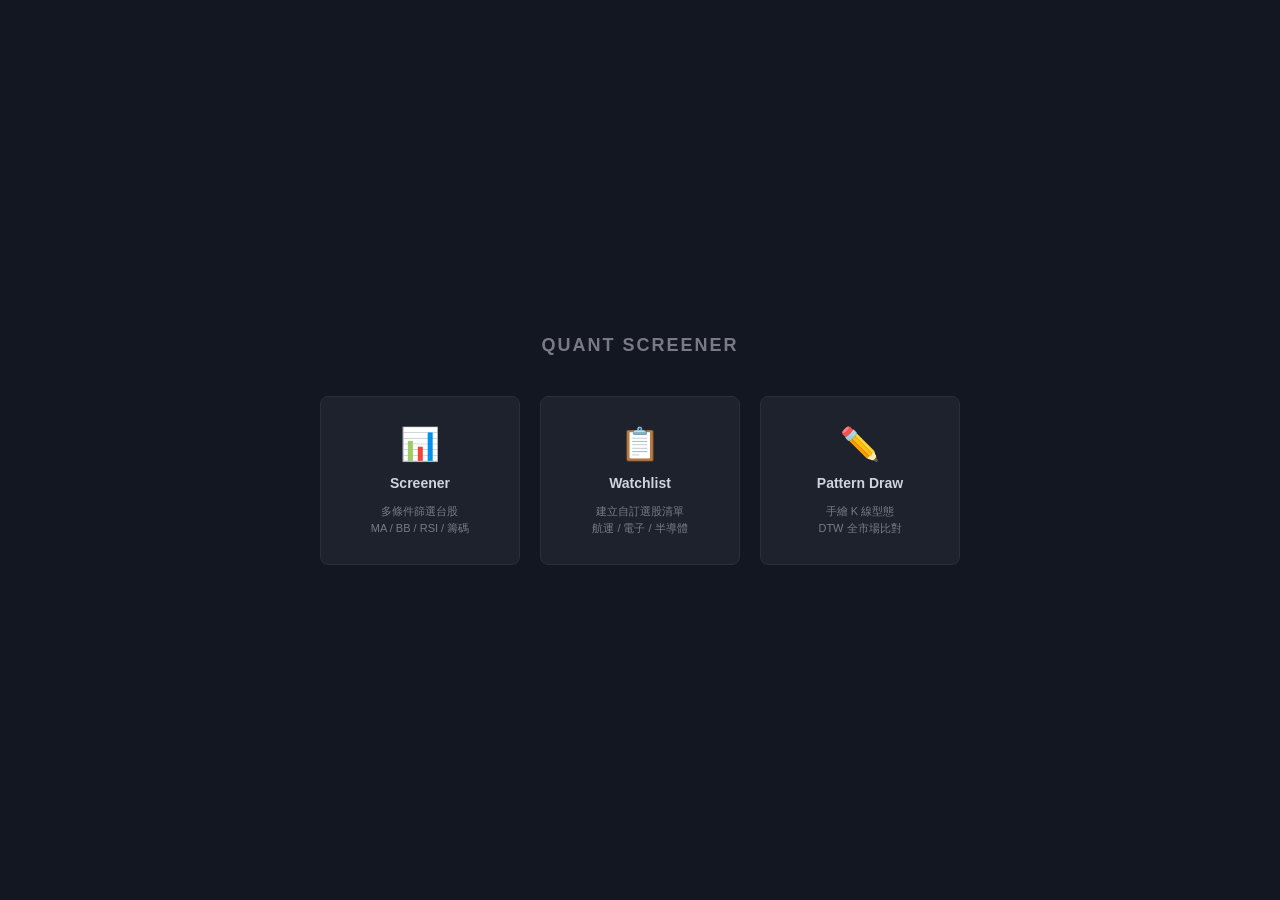
==== frontend/index.html @ f21ad4e9 "- Replaced Streamlit frontend with vanilla HTML/JS (index.html, screener.html, watchlist.html)  - De" ====
<!DOCTYPE html>
<html lang="zh-TW">
<head>
<meta charset="UTF-8">
<title>Quant Screener</title>
<style>
* { margin: 0; padding: 0; box-sizing: border-box; }
body {
  background: #131722;
  color: #d1d4dc;
  font-family: -apple-system, 'Segoe UI', sans-serif;
  display: flex;
  align-items: center;
  justify-content: center;
  height: 100vh;
}
.container {
  display: flex;
  flex-direction: column;
  align-items: center;
  gap: 40px;
}
h1 {
  font-size: 18px;
  font-weight: 700;
  color: #787b86;
  letter-spacing: 2px;
  text-transform: uppercase;
}
.cards {
  display: flex;
  gap: 20px;
}
.card {
  width: 200px;
  background: #1e222d;
  border: 1px solid #2a2e39;
  border-radius: 8px;
  padding: 28px 20px;
  text-decoration: none;
  display: flex;
  flex-direction: column;
  align-items: center;
  gap: 12px;
  transition: border-color 0.15s, background 0.15s;
}
.card:hover { border-color: #2962ff; background: #222739; }
.card-icon { font-size: 32px; }
.card-title { font-size: 14px; font-weight: 600; color: #d1d4dc; }
.card-desc { font-size: 11px; color: #787b86; text-align: center; line-height: 1.5; }
</style>
</head>
<body>
<div class="container">
  <h1>Quant Screener</h1>
  <div class="cards">
    <a class="card" href="/static/screener.html">
      <div class="card-icon">📊</div>
      <div class="card-title">Screener</div>
      <div class="card-desc">多條件篩選台股<br>MA / BB / RSI / 籌碼</div>
    </a>
    <a class="card" href="/static/watchlist.html">
      <div class="card-icon">📋</div>
      <div class="card-title">Watchlist</div>
      <div class="card-desc">建立自訂選股清單<br>航運 / 電子 / 半導體</div>
    </a>
    <a class="card" href="/static/kline_draw.html">
      <div class="card-icon">✏️</div>
      <div class="card-title">Pattern Draw</div>
      <div class="card-desc">手繪 K 線型態<br>DTW 全市場比對</div>
    </a>
  </div>
</div>
</body>
</html>
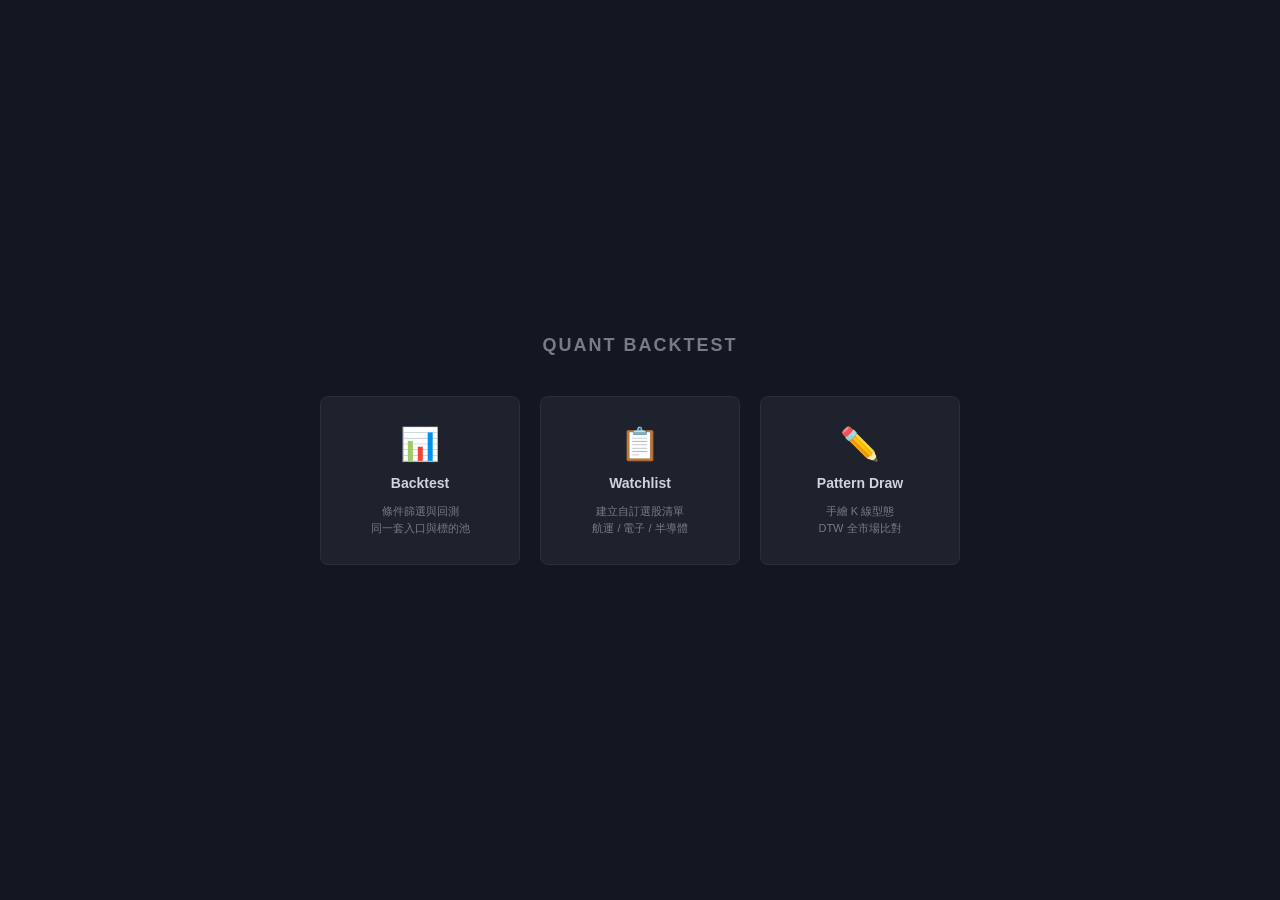
==== commit 22f6d729: "conc update, fontend, backtest logic" ====
--- a/frontend/index.html
+++ b/frontend/index.html
@@ -2,7 +2,7 @@
 <html lang="zh-TW">
 <head>
 <meta charset="UTF-8">
-<title>Quant Screener</title>
+<title>Quant Backtest</title>
 <style>
 * { margin: 0; padding: 0; box-sizing: border-box; }
 body {
@@ -52,12 +52,12 @@
 </head>
 <body>
 <div class="container">
-  <h1>Quant Screener</h1>
+  <h1>Quant Backtest</h1>
   <div class="cards">
-    <a class="card" href="/static/screener.html">
+    <a class="card" href="/backtest">
       <div class="card-icon">📊</div>
-      <div class="card-title">Screener</div>
-      <div class="card-desc">多條件篩選台股<br>MA / BB / RSI / 籌碼</div>
+      <div class="card-title">Backtest</div>
+      <div class="card-desc">條件篩選與回測<br>同一套入口與標的池</div>
     </a>
     <a class="card" href="/static/watchlist.html">
       <div class="card-icon">📋</div>
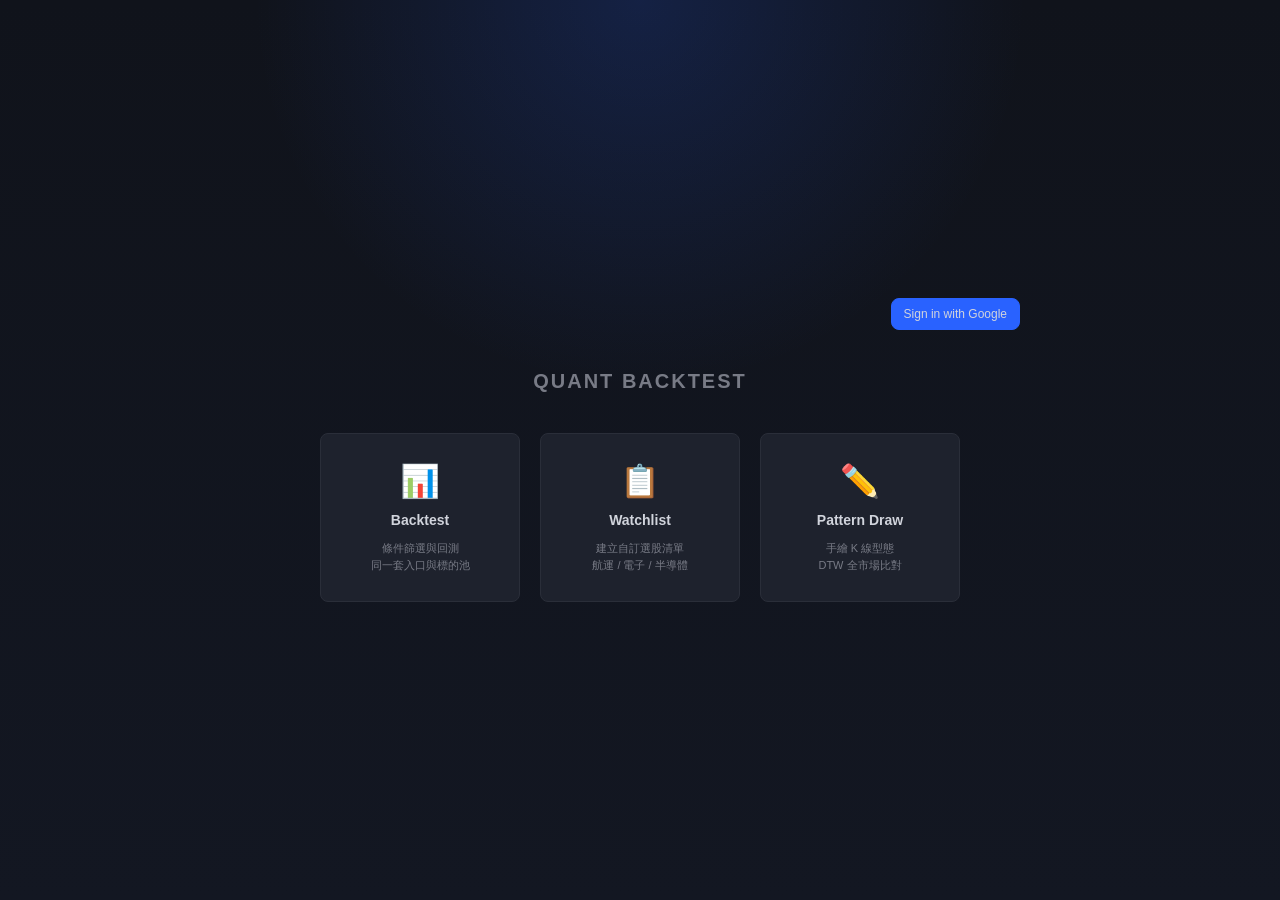
==== commit f7bf1ca8: "google auth" ====
--- a/frontend/index.html
+++ b/frontend/index.html
@@ -6,30 +6,60 @@
 <style>
 * { margin: 0; padding: 0; box-sizing: border-box; }
 body {
-  background: #131722;
+  background:
+    radial-gradient(circle at top, rgba(41,98,255,0.18), transparent 35%),
+    linear-gradient(180deg, #10131b 0%, #131722 100%);
   color: #d1d4dc;
   font-family: -apple-system, 'Segoe UI', sans-serif;
+  min-height: 100vh;
   display: flex;
   align-items: center;
   justify-content: center;
-  height: 100vh;
+  padding: 24px;
 }
 .container {
   display: flex;
   flex-direction: column;
   align-items: center;
   gap: 40px;
+  width: min(100%, 760px);
 }
 h1 {
-  font-size: 18px;
+  font-size: 20px;
   font-weight: 700;
   color: #787b86;
   letter-spacing: 2px;
   text-transform: uppercase;
 }
+.topbar {
+  width: 100%;
+  display: flex;
+  justify-content: flex-end;
+  align-items: center;
+}
+.login-link {
+  font-size: 12px;
+  color: #d1d4dc;
+  text-decoration: none;
+  background: #2962ff;
+  border: 1px solid #2962ff;
+  padding: 8px 12px;
+  border-radius: 8px;
+}
+.login-link:hover { background: #1a4fd4; border-color: #1a4fd4; }
+.user-chip {
+  font-size: 12px;
+  color: #d1d4dc;
+  border: 1px solid #2a2e39;
+  background: rgba(30,34,45,0.9);
+  padding: 8px 12px;
+  border-radius: 8px;
+}
 .cards {
   display: flex;
   gap: 20px;
+  flex-wrap: wrap;
+  justify-content: center;
 }
 .card {
   width: 200px;
@@ -52,6 +82,9 @@
 </head>
 <body>
 <div class="container">
+  <div class="topbar">
+    <a class="login-link" id="auth-link" href="/auth/google/login">Sign in with Google</a>
+  </div>
   <h1>Quant Backtest</h1>
   <div class="cards">
     <a class="card" href="/backtest">
@@ -71,5 +104,30 @@
     </a>
   </div>
 </div>
+<script>
+async function loadAuthStatus() {
+  try {
+    const resp = await fetch('/auth/me');
+    const link = document.getElementById('auth-link');
+    if (resp.ok) {
+      const data = await resp.json();
+      const user = data.user || {};
+      const label = user.name || user.email || 'Signed in';
+      link.className = 'user-chip';
+      link.textContent = label;
+      link.href = '#';
+      link.onclick = async (e) => {
+        e.preventDefault();
+        await fetch('/auth/logout', { method: 'POST' });
+        window.location.reload();
+      };
+    }
+  } catch (e) {
+    console.error('auth status failed:', e);
+  }
+}
+
+loadAuthStatus();
+</script>
 </body>
 </html>
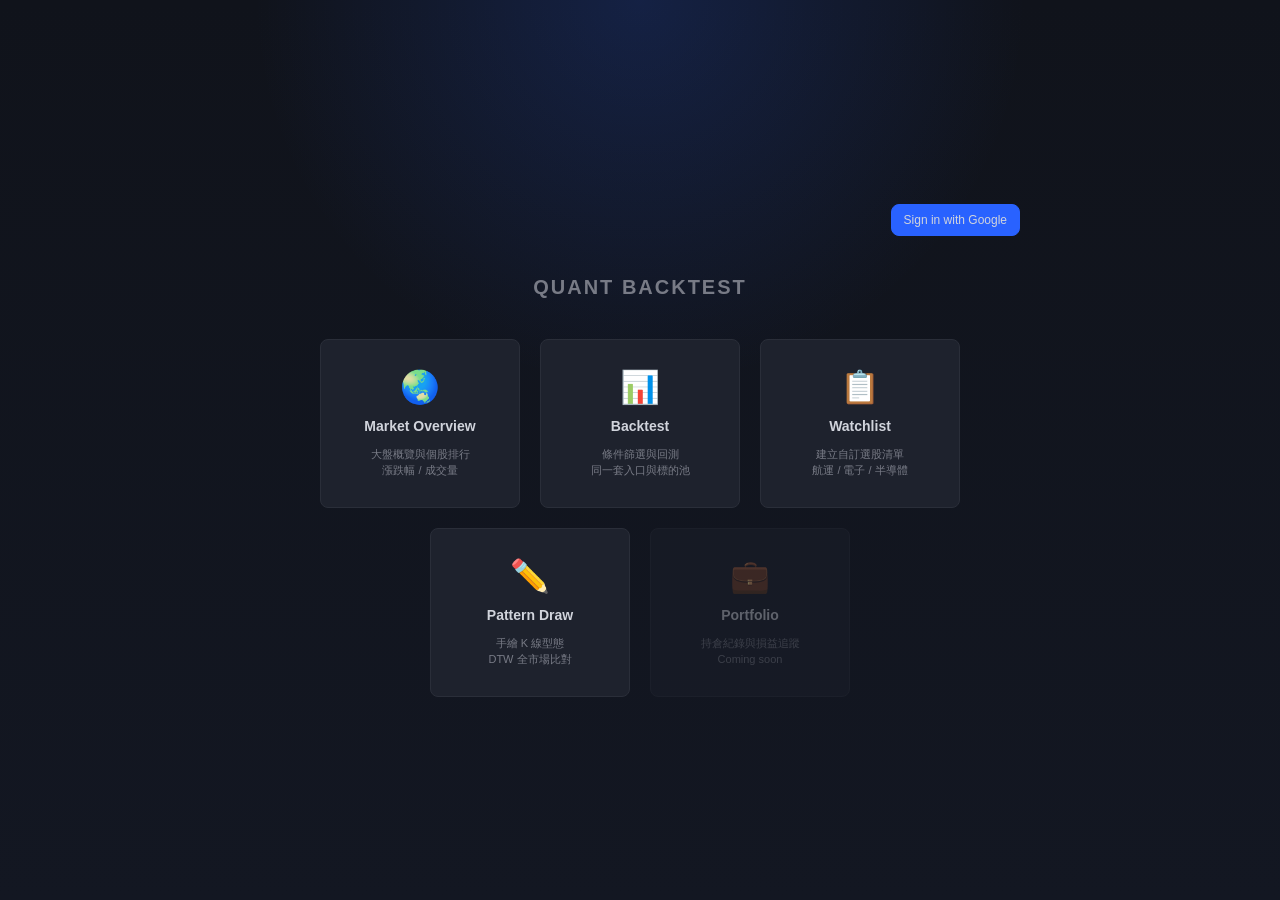
==== commit cd731fbb: "style fontend fix" ====
--- a/frontend/index.html
+++ b/frontend/index.html
@@ -75,6 +75,7 @@
   transition: border-color 0.15s, background 0.15s;
 }
 .card:hover { border-color: #2962ff; background: #222739; }
+.card--soon { opacity: 0.4; cursor: default; pointer-events: none; }
 .card-icon { font-size: 32px; }
 .card-title { font-size: 14px; font-weight: 600; color: #d1d4dc; }
 .card-desc { font-size: 11px; color: #787b86; text-align: center; line-height: 1.5; }
@@ -87,6 +88,11 @@
   </div>
   <h1>Quant Backtest</h1>
   <div class="cards">
+    <a class="card" href="/market-overview">
+      <div class="card-icon">🌏</div>
+      <div class="card-title">Market Overview</div>
+      <div class="card-desc">大盤概覽與個股排行<br>漲跌幅 / 成交量</div>
+    </a>
     <a class="card" href="/backtest">
       <div class="card-icon">📊</div>
       <div class="card-title">Backtest</div>
@@ -102,6 +108,11 @@
       <div class="card-title">Pattern Draw</div>
       <div class="card-desc">手繪 K 線型態<br>DTW 全市場比對</div>
     </a>
+    <div class="card card--soon">
+      <div class="card-icon">💼</div>
+      <div class="card-title">Portfolio</div>
+      <div class="card-desc">持倉紀錄與損益追蹤<br>Coming soon</div>
+    </div>
   </div>
 </div>
 <script>
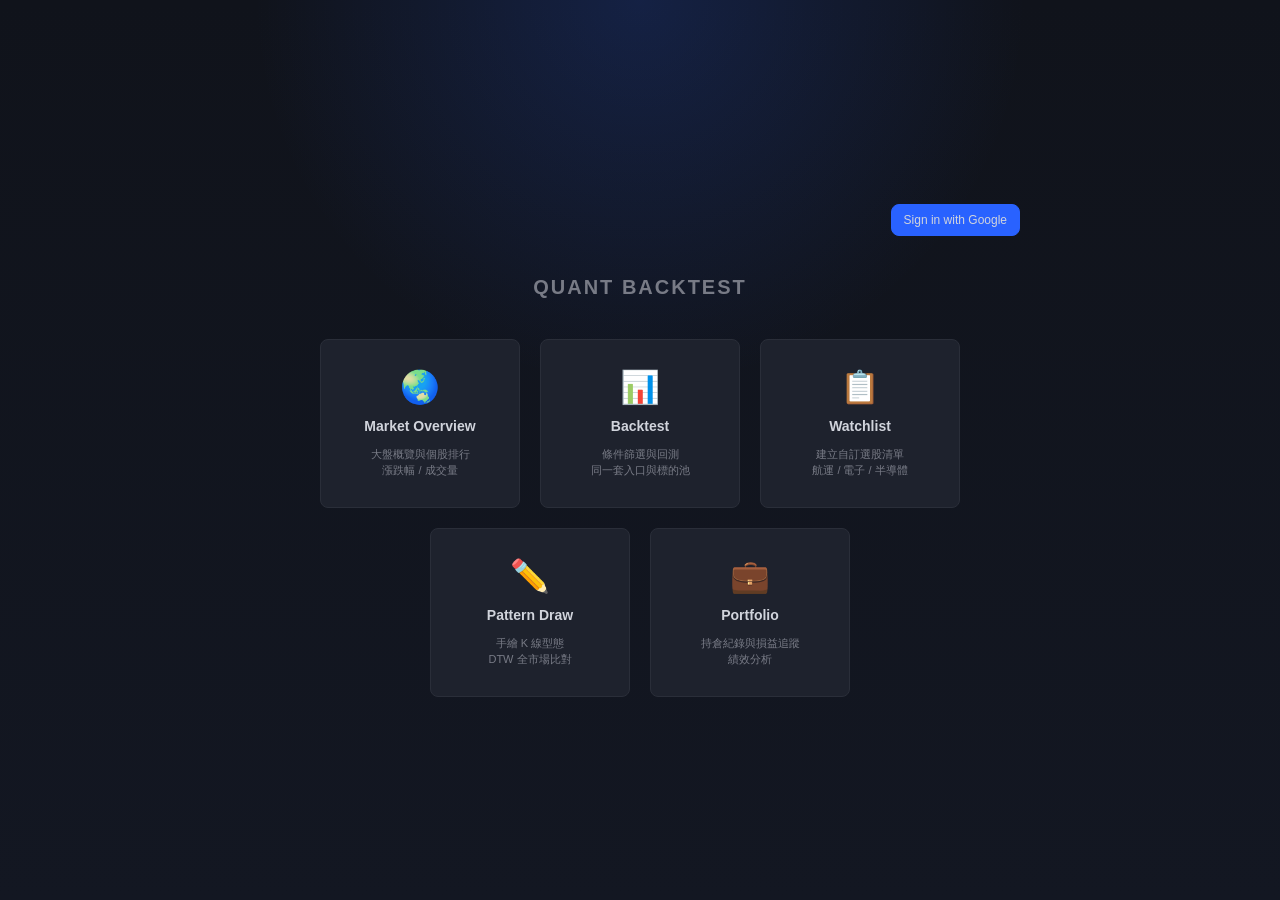
==== commit 677f21f6: "portfolio snapshot" ====
--- a/frontend/index.html
+++ b/frontend/index.html
@@ -108,11 +108,11 @@
       <div class="card-title">Pattern Draw</div>
       <div class="card-desc">手繪 K 線型態<br>DTW 全市場比對</div>
     </a>
-    <div class="card card--soon">
+    <a class="card" href="/portfolio">
       <div class="card-icon">💼</div>
       <div class="card-title">Portfolio</div>
-      <div class="card-desc">持倉紀錄與損益追蹤<br>Coming soon</div>
-    </div>
+      <div class="card-desc">持倉紀錄與損益追蹤<br>績效分析</div>
+    </a>
   </div>
 </div>
 <script>
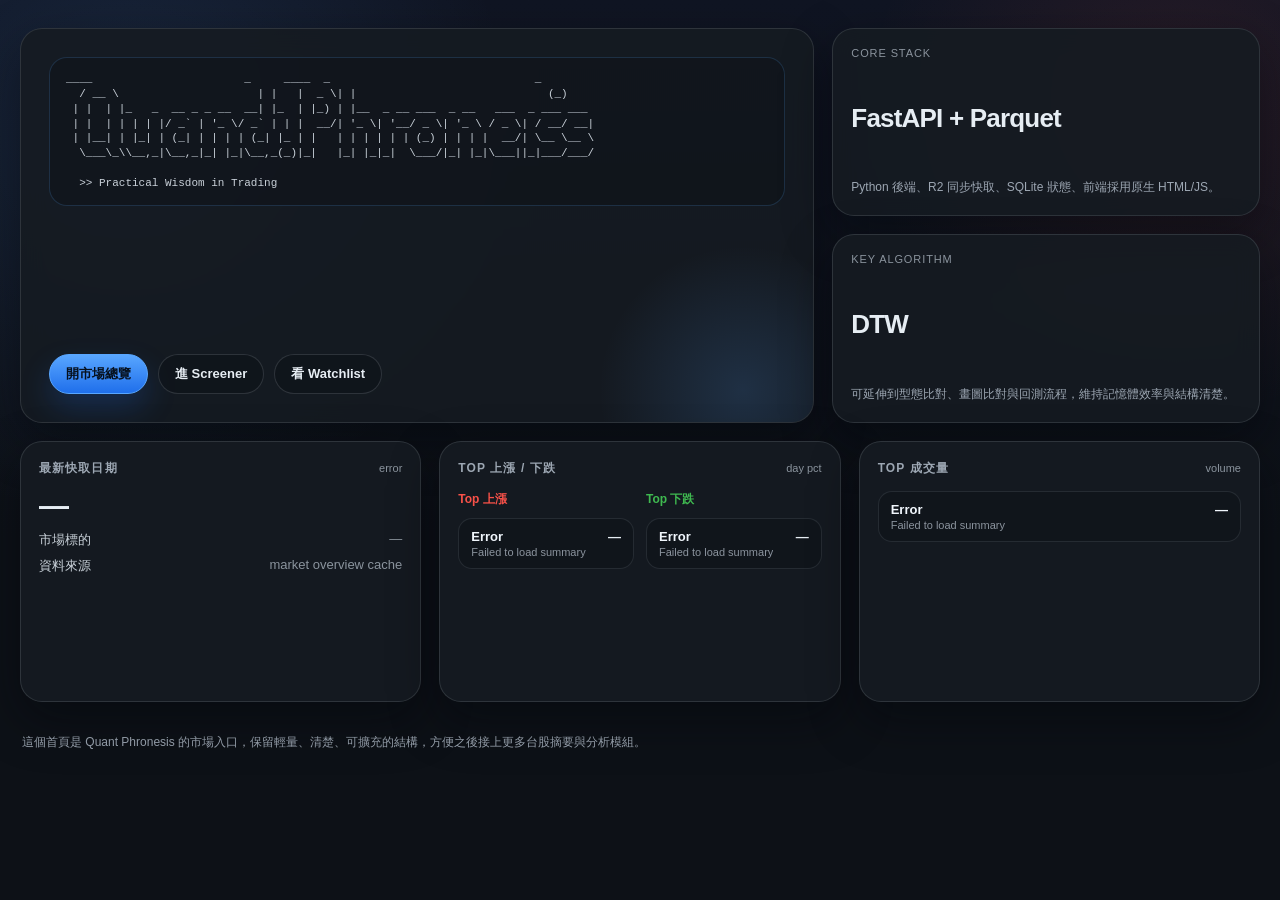
==== commit dc20bed1: "index redesign, topbar, rename to quantPhornesis" ====
--- a/frontend/index.html
+++ b/frontend/index.html
@@ -2,143 +2,561 @@
 <html lang="zh-TW">
 <head>
 <meta charset="UTF-8">
-<title>Quant Backtest</title>
+<meta name="viewport" content="width=device-width, initial-scale=1.0">
+<title>Quant Phronesis | Taiwan Stock Market Dashboard</title>
+<link rel="stylesheet" href="/static/shared_topbar.css">
 <style>
 * { margin: 0; padding: 0; box-sizing: border-box; }
+
+:root {
+  --bg-0: #0d1117;
+  --bg-1: #101523;
+  --panel: rgba(22, 27, 34, 0.9);
+  --border: rgba(48, 54, 61, 0.95);
+  --text: #e6edf3;
+  --muted: #8b949e;
+  --blue: #58a6ff;
+  --blue-deep: #1f6feb;
+  --red: #f85149;
+  --green: #3fb950;
+  --shadow: 0 18px 50px rgba(1, 4, 9, 0.42);
+}
+
 body {
+  min-height: 100vh;
   background:
-    radial-gradient(circle at top, rgba(41,98,255,0.18), transparent 35%),
-    linear-gradient(180deg, #10131b 0%, #131722 100%);
-  color: #d1d4dc;
-  font-family: -apple-system, 'Segoe UI', sans-serif;
-  min-height: 100vh;
-  display: flex;
+    radial-gradient(circle at 10% 15%, rgba(88,166,255,0.12), transparent 28%),
+    radial-gradient(circle at 92% 12%, rgba(248,81,73,0.10), transparent 22%),
+    linear-gradient(180deg, var(--bg-1) 0%, var(--bg-0) 60%);
+  color: var(--text);
+  font-family: ui-sans-serif, -apple-system, BlinkMacSystemFont, "Segoe UI", sans-serif;
+  display: flex;
+  flex-direction: column;
+  overflow-x: hidden;
+}
+
+body::before {
+  content: "";
+  position: fixed;
+  inset: 0;
+  pointer-events: none;
+  background-image:
+    linear-gradient(rgba(255,255,255,0.025) 1px, transparent 1px),
+    linear-gradient(90deg, rgba(255,255,255,0.025) 1px, transparent 1px);
+  background-size: 48px 48px;
+  mask-image: linear-gradient(180deg, rgba(0,0,0,0.55), transparent 85%);
+  opacity: 0.32;
+}
+
+.page {
+  position: relative;
+  width: min(1280px, calc(100% - 40px));
+  margin: 0 auto;
+  padding: 28px 0 40px;
+  display: grid;
+  gap: 18px;
+  flex: 1;
+}
+
+.hero {
+  display: grid;
+  grid-template-columns: minmax(0, 1.3fr) minmax(320px, 0.7fr);
+  gap: 18px;
+}
+
+.hero-card,
+.panel {
+  background: var(--panel);
+  border: 1px solid var(--border);
+  border-radius: 22px;
+  box-shadow: var(--shadow);
+  backdrop-filter: blur(12px);
+}
+
+.hero-card {
+  padding: 28px;
+  min-height: 280px;
+  display: flex;
+  flex-direction: column;
+  justify-content: space-between;
+  position: relative;
+  overflow: hidden;
+}
+
+.hero-card::after {
+  content: "";
+  position: absolute;
+  inset: auto -10% -30% auto;
+  width: 300px;
+  height: 300px;
+  border-radius: 999px;
+  background: radial-gradient(circle, rgba(88,166,255,0.16), transparent 68%);
+  pointer-events: none;
+}
+
+.brand-mark {
+  margin-bottom: 18px;
+  padding: 14px 16px;
+  border-radius: 18px;
+  border: 1px solid rgba(88,166,255,0.18);
+  background: rgba(13,17,23,0.42);
+  color: #c9d1d9;
+  font-family: ui-monospace, SFMono-Regular, Menlo, Monaco, Consolas, "Liberation Mono", monospace;
+  font-size: 11px;
+  line-height: 1.35;
+  white-space: pre;
+  overflow-x: auto;
+}
+
+.eyebrow {
+  display: inline-flex;
+  align-items: center;
+  gap: 8px;
+  width: fit-content;
+  padding: 7px 12px;
+  border-radius: 999px;
+  border: 1px solid rgba(88,166,255,0.22);
+  background: rgba(88,166,255,0.08);
+  color: #9ecbff;
+  font-size: 11px;
+  letter-spacing: 1.1px;
+  text-transform: uppercase;
+  margin-bottom: 18px;
+}
+
+.eyebrow::before {
+  content: "";
+  width: 7px;
+  height: 7px;
+  border-radius: 999px;
+  background: var(--green);
+  box-shadow: 0 0 0 4px rgba(63,185,80,0.12);
+}
+
+.hero h1 {
+  font-size: clamp(34px, 4.8vw, 62px);
+  line-height: 0.98;
+  letter-spacing: -1.8px;
+  max-width: 8ch;
+}
+
+.hero p {
+  margin-top: 16px;
+  max-width: 58ch;
+  color: var(--muted);
+  font-size: 15px;
+  line-height: 1.75;
+}
+
+.hero-actions {
+  display: flex;
+  flex-wrap: wrap;
+  gap: 10px;
+  margin-top: 22px;
+}
+
+.hero-btn {
+  display: inline-flex;
   align-items: center;
   justify-content: center;
-  padding: 24px;
-}
-.container {
+  min-height: 40px;
+  padding: 0 16px;
+  border-radius: 999px;
+  border: 1px solid var(--border);
+  text-decoration: none;
+  font-size: 13px;
+  font-weight: 700;
+  color: var(--text);
+  background: rgba(13,17,23,0.5);
+  transition: transform 0.15s, border-color 0.15s, background 0.15s;
+}
+
+.hero-btn:hover {
+  transform: translateY(-1px);
+  border-color: rgba(88,166,255,0.7);
+}
+
+.hero-btn.primary {
+  background: linear-gradient(180deg, #58a6ff 0%, #1f6feb 100%);
+  border-color: #58a6ff;
+  color: #06101d;
+  box-shadow: 0 14px 30px rgba(31,111,235,0.22);
+}
+
+.hero-btn.primary:hover { background: linear-gradient(180deg, #6cb3ff 0%, #2b79ff 100%); }
+
+.hero-side {
+  display: grid;
+  gap: 18px;
+}
+
+.stat-card {
+  padding: 18px;
+  min-height: 134px;
   display: flex;
   flex-direction: column;
+  justify-content: space-between;
+}
+
+.stat-label {
+  font-size: 11px;
+  color: var(--muted);
+  text-transform: uppercase;
+  letter-spacing: 0.9px;
+}
+
+.stat-value {
+  font-size: 26px;
+  font-weight: 800;
+  letter-spacing: -0.8px;
+}
+
+.stat-desc {
+  color: #9da7b3;
+  font-size: 12px;
+  line-height: 1.6;
+}
+
+.summary-grid {
+  display: grid;
+  grid-template-columns: repeat(12, minmax(0, 1fr));
+  gap: 18px;
+}
+
+.panel {
+  padding: 18px;
+}
+
+.panel.latest {
+  grid-column: span 4;
+}
+
+.panel.movers {
+  grid-column: span 4;
+}
+
+.panel.volume {
+  grid-column: span 4;
+}
+
+.panel-head {
+  display: flex;
   align-items: center;
-  gap: 40px;
-  width: min(100%, 760px);
-}
-h1 {
-  font-size: 20px;
+  justify-content: space-between;
+  gap: 10px;
+  margin-bottom: 14px;
+}
+
+.panel-head h2 {
+  font-size: 12px;
+  text-transform: uppercase;
+  letter-spacing: 1.1px;
+  color: #9da7b3;
+}
+
+.panel-head span {
+  color: var(--muted);
+  font-size: 11px;
+}
+
+.latest-date {
+  font-size: 30px;
+  line-height: 1;
+  font-weight: 800;
+  letter-spacing: -1px;
+}
+
+.latest-meta {
+  margin-top: 10px;
+  display: grid;
+  gap: 8px;
+}
+
+.meta-row {
+  display: flex;
+  justify-content: space-between;
+  gap: 12px;
+  font-size: 13px;
+  color: #c9d1d9;
+}
+
+.meta-row span:last-child {
+  color: var(--muted);
+}
+
+.dual-list {
+  display: grid;
+  grid-template-columns: 1fr 1fr;
+  gap: 12px;
+}
+
+.list-title {
+  display: flex;
+  align-items: center;
+  justify-content: space-between;
+  margin-bottom: 10px;
+  font-size: 12px;
   font-weight: 700;
-  color: #787b86;
-  letter-spacing: 2px;
-  text-transform: uppercase;
-}
-.topbar {
-  width: 100%;
-  display: flex;
-  justify-content: flex-end;
-  align-items: center;
-}
-.login-link {
+}
+
+.list-title.up { color: var(--red); }
+.list-title.down { color: var(--green); }
+
+.rank-list,
+.volume-list {
+  display: grid;
+  gap: 8px;
+}
+
+.rank-item,
+.volume-item {
+  display: flex;
+  align-items: baseline;
+  justify-content: space-between;
+  gap: 12px;
+  padding: 10px 12px;
+  border-radius: 14px;
+  background: rgba(13,17,23,0.42);
+  border: 1px solid rgba(48,54,61,0.7);
+}
+
+.rank-left {
+  min-width: 0;
+}
+
+.ticker {
+  font-size: 13px;
+  font-weight: 800;
+  color: #f0f6fc;
+}
+
+.name {
+  margin-top: 2px;
+  font-size: 11px;
+  color: var(--muted);
+  white-space: nowrap;
+  overflow: hidden;
+  text-overflow: ellipsis;
+  max-width: 180px;
+}
+
+.pct {
+  font-size: 13px;
+  font-weight: 800;
+  white-space: nowrap;
+}
+
+.pct.up { color: var(--red); }
+.pct.down { color: var(--green); }
+.vol-num {
+  font-size: 13px;
+  font-weight: 800;
+  color: #f0f6fc;
+  white-space: nowrap;
+}
+
+.panel-footer {
+  margin-top: 12px;
   font-size: 12px;
-  color: #d1d4dc;
-  text-decoration: none;
-  background: #2962ff;
-  border: 1px solid #2962ff;
-  padding: 8px 12px;
-  border-radius: 8px;
-}
-.login-link:hover { background: #1a4fd4; border-color: #1a4fd4; }
-.user-chip {
+  color: var(--muted);
+}
+
+.notice {
+  color: #9da7b3;
   font-size: 12px;
-  color: #d1d4dc;
-  border: 1px solid #2a2e39;
-  background: rgba(30,34,45,0.9);
-  padding: 8px 12px;
-  border-radius: 8px;
-}
-.cards {
-  display: flex;
-  gap: 20px;
-  flex-wrap: wrap;
-  justify-content: center;
-}
-.card {
-  width: 200px;
-  background: #1e222d;
-  border: 1px solid #2a2e39;
-  border-radius: 8px;
-  padding: 28px 20px;
-  text-decoration: none;
-  display: flex;
-  flex-direction: column;
-  align-items: center;
-  gap: 12px;
-  transition: border-color 0.15s, background 0.15s;
-}
-.card:hover { border-color: #2962ff; background: #222739; }
-.card--soon { opacity: 0.4; cursor: default; pointer-events: none; }
-.card-icon { font-size: 32px; }
-.card-title { font-size: 14px; font-weight: 600; color: #d1d4dc; }
-.card-desc { font-size: 11px; color: #787b86; text-align: center; line-height: 1.5; }
+  line-height: 1.7;
+  padding: 12px 2px 0;
+}
+
+@media (max-width: 1100px) {
+  .hero {
+    grid-template-columns: 1fr;
+  }
+
+  .panel.latest,
+  .panel.movers,
+  .panel.volume {
+    grid-column: span 12;
+  }
+}
+
+@media (max-width: 760px) {
+  .page {
+    width: min(100%, calc(100% - 24px));
+    padding: 18px 0 32px;
+  }
+
+  .hero-card {
+    min-height: auto;
+    padding: 22px;
+  }
+
+  .dual-list {
+    grid-template-columns: 1fr;
+  }
+}
 </style>
 </head>
-<body>
-<div class="container">
-  <div class="topbar">
-    <a class="login-link" id="auth-link" href="/auth/google/login">Sign in with Google</a>
+<body data-topbar-page="home" data-topbar-title="Quant Phronesis" data-topbar-auth="hide">
+<div id="app-topbar"></div>
+
+<main class="page">
+  <section class="hero">
+    <div class="hero-card">
+      <div>
+        <pre class="brand-mark">____                       _     ____  _                               _
+  / __ \                     | |   |  _ \| |                             (_)
+ | |  | |_   _  __ _ _ __  __| |_  | |_) | |__  _ __ ___  _ __   ___  _ ___ ___
+ | |  | | | | |/ _` | '_ \/ _` | | |  __/| '_ \| '__/ _ \| '_ \ / _ \| / __/ __|
+ | |__| | |_| | (_| | | | | (_| |_ | |   | | | | | | (_) | | | |  __/| \__ \__ \
+  \___\_\\__,_|\__,_|_| |_|\__,_(_)|_|   |_| |_|_|  \___/|_| |_|\___||_|___/___/
+
+  >> Practical Wisdom in Trading </pre>
+      </div>
+      <div class="hero-actions">
+        <a class="hero-btn primary" href="/market-overview">開市場總覽</a>
+        <a class="hero-btn" href="/backtest">進 Screener</a>
+        <a class="hero-btn" href="/watchlist-manager">看 Watchlist</a>
+      </div>
+    </div>
+
+    <div class="hero-side">
+      <div class="panel stat-card">
+        <div class="stat-label">Core Stack</div>
+        <div class="stat-value">FastAPI + Parquet</div>
+        <div class="stat-desc">Python 後端、R2 同步快取、SQLite 狀態、前端採用原生 HTML/JS。</div>
+      </div>
+      <div class="panel stat-card">
+        <div class="stat-label">Key Algorithm</div>
+        <div class="stat-value">DTW</div>
+        <div class="stat-desc">可延伸到型態比對、畫圖比對與回測流程，維持記憶體效率與結構清楚。</div>
+      </div>
+    </div>
+  </section>
+
+  <section class="summary-grid" id="home-summary">
+    <article class="panel latest">
+      <div class="panel-head">
+        <h2>最新快取日期</h2>
+        <span>loading…</span>
+      </div>
+      <div class="latest-date" id="latest-date">—</div>
+      <div class="latest-meta">
+        <div class="meta-row"><span>市場標的</span><span id="market-count">—</span></div>
+        <div class="meta-row"><span>資料來源</span><span>market overview cache</span></div>
+      </div>
+    </article>
+
+    <article class="panel movers">
+      <div class="panel-head">
+        <h2>Top 上漲 / 下跌</h2>
+        <span>day pct</span>
+      </div>
+      <div class="dual-list">
+        <div>
+          <div class="list-title up">Top 上漲</div>
+          <div class="rank-list" id="gainers-list"></div>
+        </div>
+        <div>
+          <div class="list-title down">Top 下跌</div>
+          <div class="rank-list" id="losers-list"></div>
+        </div>
+      </div>
+    </article>
+
+    <article class="panel volume">
+      <div class="panel-head">
+        <h2>Top 成交量</h2>
+        <span>volume</span>
+      </div>
+      <div class="volume-list" id="volume-list"></div>
+    </article>
+  </section>
+
+  <div class="notice">
+    這個首頁是 Quant Phronesis 的市場入口，保留輕量、清楚、可擴充的結構，方便之後接上更多台股摘要與分析模組。
   </div>
-  <h1>Quant Backtest</h1>
-  <div class="cards">
-    <a class="card" href="/market-overview">
-      <div class="card-icon">🌏</div>
-      <div class="card-title">Market Overview</div>
-      <div class="card-desc">大盤概覽與個股排行<br>漲跌幅 / 成交量</div>
-    </a>
-    <a class="card" href="/backtest">
-      <div class="card-icon">📊</div>
-      <div class="card-title">Backtest</div>
-      <div class="card-desc">條件篩選與回測<br>同一套入口與標的池</div>
-    </a>
-    <a class="card" href="/static/watchlist.html">
-      <div class="card-icon">📋</div>
-      <div class="card-title">Watchlist</div>
-      <div class="card-desc">建立自訂選股清單<br>航運 / 電子 / 半導體</div>
-    </a>
-    <a class="card" href="/static/kline_draw.html">
-      <div class="card-icon">✏️</div>
-      <div class="card-title">Pattern Draw</div>
-      <div class="card-desc">手繪 K 線型態<br>DTW 全市場比對</div>
-    </a>
-    <a class="card" href="/portfolio">
-      <div class="card-icon">💼</div>
-      <div class="card-title">Portfolio</div>
-      <div class="card-desc">持倉紀錄與損益追蹤<br>績效分析</div>
-    </a>
-  </div>
-</div>
+</main>
+
+<script src="/static/shared_topbar.js"></script>
 <script>
-async function loadAuthStatus() {
+function fmtPct(value) {
+  if (value == null || Number.isNaN(Number(value))) return '—';
+  const n = Number(value);
+  return `${n > 0 ? '+' : ''}${n.toFixed(2)}%`;
+}
+
+function fmtVol(value) {
+  if (value == null || Number.isNaN(Number(value))) return '—';
+  return Number(value).toLocaleString('en-US');
+}
+
+function esc(value) {
+  return String(value ?? '')
+    .replace(/&/g, '&amp;')
+    .replace(/</g, '&lt;')
+    .replace(/>/g, '&gt;')
+    .replace(/"/g, '&quot;')
+    .replace(/'/g, '&#39;');
+}
+
+function renderRows(el, rows, kind) {
+  if (!el) return;
+  if (!rows || !rows.length) {
+    el.innerHTML = '<div class="rank-item"><div class="rank-left"><div class="ticker">—</div><div class="name">No data</div></div><div class="pct">—</div></div>';
+    return;
+  }
+
+  el.innerHTML = rows.map(row => {
+    const name = row.name || '';
+    if (kind === 'volume') {
+      return `<div class="volume-item">
+        <div class="rank-left">
+          <div class="ticker">${esc(row.ticker || '—')}</div>
+          <div class="name">${esc(name)}</div>
+        </div>
+        <div class="vol-num">${fmtVol(row.volume)}</div>
+      </div>`;
+    }
+    const pct = Number(row.day_pct ?? NaN);
+    const cls = Number.isFinite(pct) ? (pct >= 0 ? 'up' : 'down') : '';
+    return `<div class="rank-item">
+      <div class="rank-left">
+        <div class="ticker">${esc(row.ticker || '—')}</div>
+        <div class="name">${esc(name)}</div>
+      </div>
+      <div class="pct ${cls}">${fmtPct(row.day_pct)}</div>
+    </div>`;
+  }).join('');
+}
+
+async function loadSummary() {
+  const latestEl = document.getElementById('latest-date');
+  const countEl = document.getElementById('market-count');
+  const panelHead = document.querySelector('.panel.latest .panel-head span');
   try {
-    const resp = await fetch('/auth/me');
-    const link = document.getElementById('auth-link');
-    if (resp.ok) {
-      const data = await resp.json();
-      const user = data.user || {};
-      const label = user.name || user.email || 'Signed in';
-      link.className = 'user-chip';
-      link.textContent = label;
-      link.href = '#';
-      link.onclick = async (e) => {
-        e.preventDefault();
-        await fetch('/auth/logout', { method: 'POST' });
-        window.location.reload();
-      };
-    }
-  } catch (e) {
-    console.error('auth status failed:', e);
-  }
-}
-
-loadAuthStatus();
+    const resp = await fetch('/api/home-summary');
+    if (!resp.ok) throw new Error(`HTTP ${resp.status}`);
+    const data = await resp.json();
+
+    latestEl.textContent = data.latest_date || '—';
+    countEl.textContent = data.total_rows != null ? `${Number(data.total_rows).toLocaleString('en-US')} 檔` : '—';
+    panelHead.textContent = data.latest_date ? 'updated' : 'no data';
+    renderRows(document.getElementById('gainers-list'), data.top_gainers, 'mover');
+    renderRows(document.getElementById('losers-list'), data.top_losers, 'mover');
+    renderRows(document.getElementById('volume-list'), data.top_volume, 'volume');
+  } catch (err) {
+    latestEl.textContent = '—';
+    countEl.textContent = '—';
+    panelHead.textContent = 'error';
+    document.getElementById('gainers-list').innerHTML = '<div class="rank-item"><div class="rank-left"><div class="ticker">Error</div><div class="name">Failed to load summary</div></div><div class="pct">—</div></div>';
+    document.getElementById('losers-list').innerHTML = '<div class="rank-item"><div class="rank-left"><div class="ticker">Error</div><div class="name">Failed to load summary</div></div><div class="pct">—</div></div>';
+    document.getElementById('volume-list').innerHTML = '<div class="volume-item"><div class="rank-left"><div class="ticker">Error</div><div class="name">Failed to load summary</div></div><div class="vol-num">—</div></div>';
+    console.error('loadSummary failed:', err);
+  }
+}
+
+loadSummary();
 </script>
 </body>
 </html>
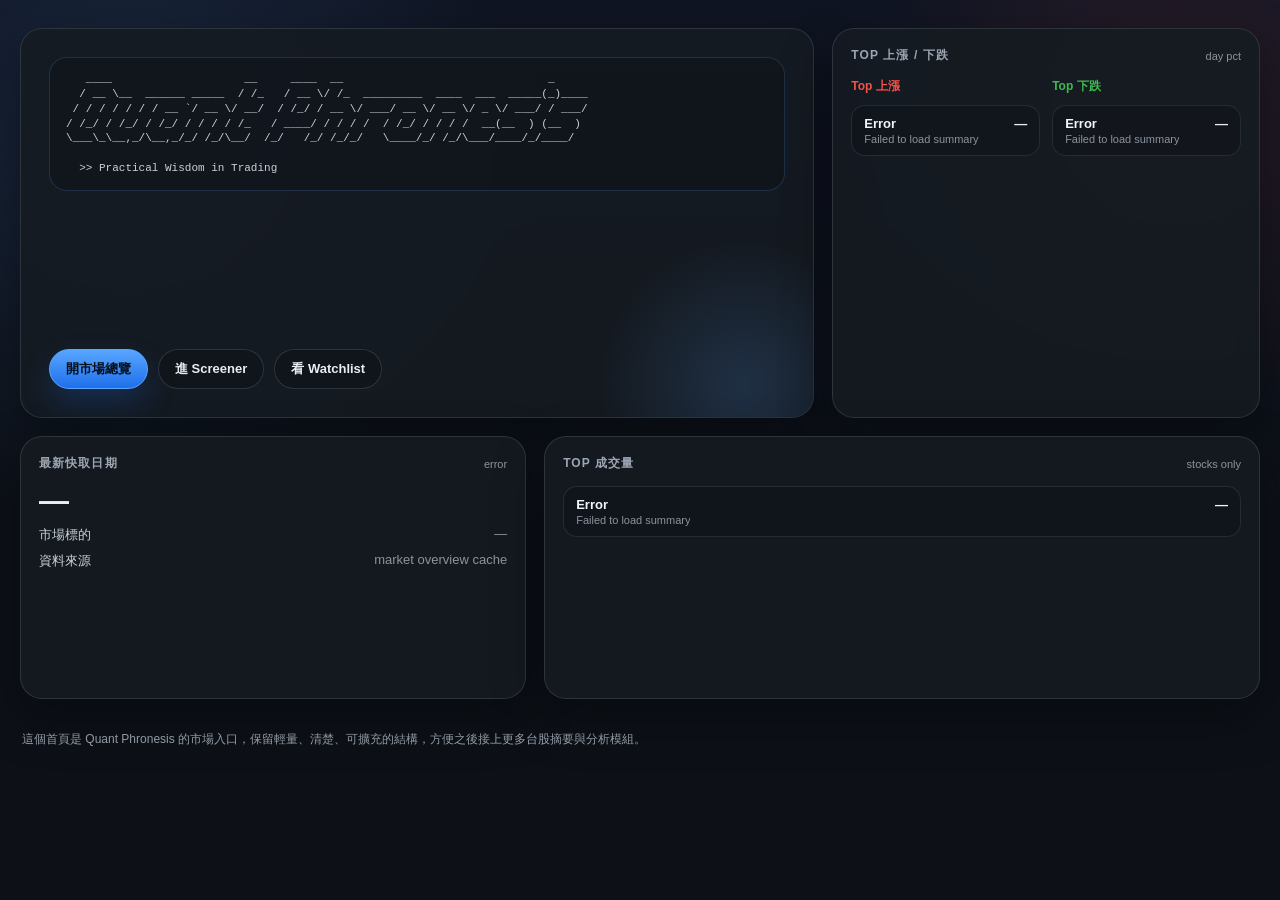
==== commit d053aa64: "rebrand to Quant Phronesis, move movers to hero, fix   page scroll" ====
--- a/frontend/index.html
+++ b/frontend/index.html
@@ -3,7 +3,7 @@
 <head>
 <meta charset="UTF-8">
 <meta name="viewport" content="width=device-width, initial-scale=1.0">
-<title>Quant Phronesis | Taiwan Stock Market Dashboard</title>
+<title>Quant Phronesis</title>
 <link rel="stylesheet" href="/static/shared_topbar.css">
 <style>
 * { margin: 0; padding: 0; box-sizing: border-box; }
@@ -190,31 +190,10 @@
   gap: 18px;
 }
 
-.stat-card {
+.hero-movers {
   padding: 18px;
-  min-height: 134px;
   display: flex;
   flex-direction: column;
-  justify-content: space-between;
-}
-
-.stat-label {
-  font-size: 11px;
-  color: var(--muted);
-  text-transform: uppercase;
-  letter-spacing: 0.9px;
-}
-
-.stat-value {
-  font-size: 26px;
-  font-weight: 800;
-  letter-spacing: -0.8px;
-}
-
-.stat-desc {
-  color: #9da7b3;
-  font-size: 12px;
-  line-height: 1.6;
 }
 
 .summary-grid {
@@ -228,15 +207,11 @@
 }
 
 .panel.latest {
-  grid-column: span 4;
-}
-
-.panel.movers {
-  grid-column: span 4;
+  grid-column: span 5;
 }
 
 .panel.volume {
-  grid-column: span 4;
+  grid-column: span 7;
 }
 
 .panel-head {
@@ -374,7 +349,6 @@
   }
 
   .panel.latest,
-  .panel.movers,
   .panel.volume {
     grid-column: span 12;
   }
@@ -404,14 +378,13 @@
   <section class="hero">
     <div class="hero-card">
       <div>
-        <pre class="brand-mark">____                       _     ____  _                               _
-  / __ \                     | |   |  _ \| |                             (_)
- | |  | |_   _  __ _ _ __  __| |_  | |_) | |__  _ __ ___  _ __   ___  _ ___ ___
- | |  | | | | |/ _` | '_ \/ _` | | |  __/| '_ \| '__/ _ \| '_ \ / _ \| / __/ __|
- | |__| | |_| | (_| | | | | (_| |_ | |   | | | | | | (_) | | | |  __/| \__ \__ \
-  \___\_\\__,_|\__,_|_| |_|\__,_(_)|_|   |_| |_|_|  \___/|_| |_|\___||_|___/___/
-
-  >> Practical Wisdom in Trading </pre>
+        <pre class="brand-mark">   ____                    __     ____  __                               _
+  / __ \__  ______ _____  / /_   / __ \/ /_  _________  ____  ___  _____(_)____
+ / / / / / / / __ `/ __ \/ __/  / /_/ / __ \/ ___/ __ \/ __ \/ _ \/ ___/ / ___/
+/ /_/ / /_/ / /_/ / / / / /_   / ____/ / / / /  / /_/ / / / /  __(__  ) (__  )
+\___\_\__,_/\__,_/_/ /_/\__/  /_/   /_/ /_/_/   \____/_/ /_/\___/____/_/____/
+
+  >> Practical Wisdom in Trading</pre>
       </div>
       <div class="hero-actions">
         <a class="hero-btn primary" href="/market-overview">開市場總覽</a>
@@ -421,16 +394,22 @@
     </div>
 
     <div class="hero-side">
-      <div class="panel stat-card">
-        <div class="stat-label">Core Stack</div>
-        <div class="stat-value">FastAPI + Parquet</div>
-        <div class="stat-desc">Python 後端、R2 同步快取、SQLite 狀態、前端採用原生 HTML/JS。</div>
-      </div>
-      <div class="panel stat-card">
-        <div class="stat-label">Key Algorithm</div>
-        <div class="stat-value">DTW</div>
-        <div class="stat-desc">可延伸到型態比對、畫圖比對與回測流程，維持記憶體效率與結構清楚。</div>
-      </div>
+      <article class="panel hero-movers">
+        <div class="panel-head">
+          <h2>Top 上漲 / 下跌</h2>
+          <span>day pct</span>
+        </div>
+        <div class="dual-list">
+          <div>
+            <div class="list-title up">Top 上漲</div>
+            <div class="rank-list" id="gainers-list"></div>
+          </div>
+          <div>
+            <div class="list-title down">Top 下跌</div>
+            <div class="rank-list" id="losers-list"></div>
+          </div>
+        </div>
+      </article>
     </div>
   </section>
 
@@ -447,27 +426,10 @@
       </div>
     </article>
 
-    <article class="panel movers">
-      <div class="panel-head">
-        <h2>Top 上漲 / 下跌</h2>
-        <span>day pct</span>
-      </div>
-      <div class="dual-list">
-        <div>
-          <div class="list-title up">Top 上漲</div>
-          <div class="rank-list" id="gainers-list"></div>
-        </div>
-        <div>
-          <div class="list-title down">Top 下跌</div>
-          <div class="rank-list" id="losers-list"></div>
-        </div>
-      </div>
-    </article>
-
     <article class="panel volume">
       <div class="panel-head">
         <h2>Top 成交量</h2>
-        <span>volume</span>
+        <span>stocks only</span>
       </div>
       <div class="volume-list" id="volume-list"></div>
     </article>
